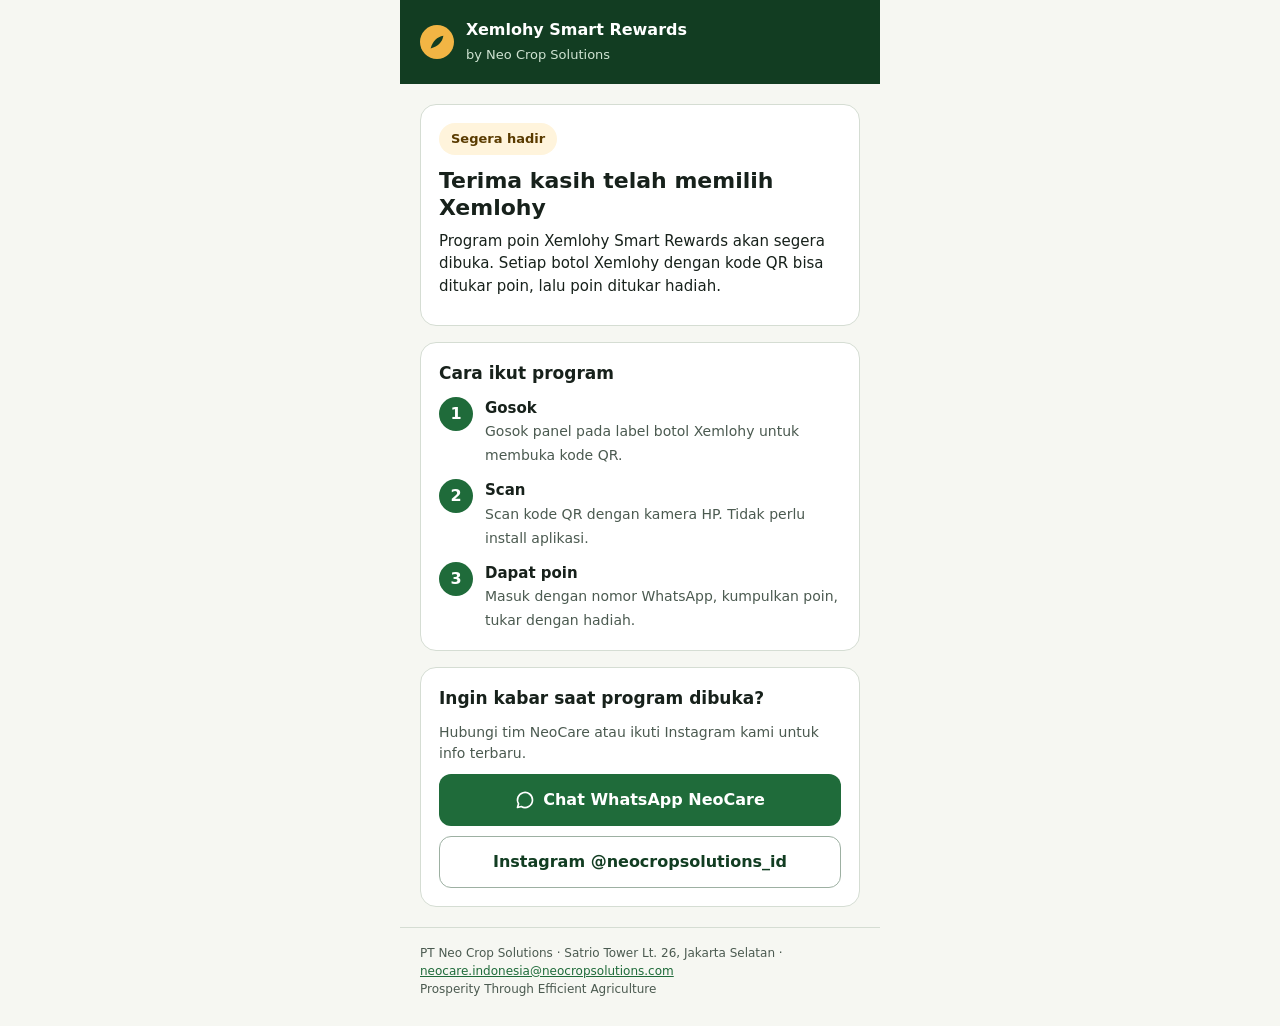
==== index.html @ 23eab0b9 "Add files via upload" ====
<!doctype html>
<html lang="id">
<head>
<meta charset="utf-8">
<meta name="viewport" content="width=device-width, initial-scale=1">
<meta name="robots" content="noindex">
<meta name="theme-color" content="#123D22">
<title>Xemlohy Smart Rewards · Neo Crop Solutions</title>
<meta name="description" content="Program poin Xemlohy Smart Rewards dari PT Neo Crop Solutions segera hadir.">
<link rel="icon" href="data:image/svg+xml,%3Csvg xmlns='http://www.w3.org/2000/svg' viewBox='0 0 32 32'%3E%3Ccircle cx='16' cy='16' r='16' fill='%23F2B544'/%3E%3Cpath d='M10 22c2-7 6-11 12-12-1 6-5 10-12 12z' fill='%23123D22'/%3E%3C/svg%3E">
<style>
  :root { --green:#123D22; --green2:#1F6B3A; --tint:#E6F0E3; --gold:#F2B544; --goldtint:#FFF4DC; --ink:#17211B; --muted:#4B5A50; --line:#D5DDD3; --bg:#F6F7F2; --red:#A3261B; --redtint:#FBE9E7; }
  * { box-sizing: border-box; }
  html, body { margin: 0; }
  body { background: var(--bg); color: var(--ink); font-family: system-ui, -apple-system, "Segoe UI", Roboto, Arial, sans-serif; line-height: 1.5; }
  .wrap { max-width: 480px; margin: 0 auto; min-height: 100vh; display: flex; flex-direction: column; }
  header { background: var(--green); color: #fff; padding: 18px 20px; display: flex; align-items: center; gap: 12px; }
  header b { display: block; font-size: 16px; }
  header span { font-size: 13px; color: #CFE3D2; }
  main { flex: 1; padding: 20px; display: flex; flex-direction: column; gap: 16px; }
  .card { background: #fff; border: 1px solid var(--line); border-radius: 16px; padding: 18px; }
  h1 { font-size: 22px; line-height: 1.25; margin: 0 0 8px; }
  p { margin: 0 0 10px; font-size: 15px; }
  p:last-child { margin-bottom: 0; }
  .muted { color: var(--muted); font-size: 14px; }
  .pill { display: inline-flex; align-items: center; gap: 8px; background: var(--goldtint); color: #5A3B00; font-weight: 700; font-size: 13px; padding: 6px 12px; border-radius: 999px; margin-bottom: 12px; }
  .code { display: none; background: var(--tint); border-radius: 12px; padding: 12px 14px; margin-top: 12px; }
  .code small { display: block; font-size: 12px; color: var(--muted); }
  .code strong { font-size: 22px; letter-spacing: 0.06em; font-family: ui-monospace, "SF Mono", Menlo, Consolas, monospace; color: var(--green); }
  .code.bad { background: var(--redtint); }
  .code.bad strong { color: var(--red); }
  .steps { list-style: none; padding: 0; margin: 4px 0 0; display: grid; gap: 12px; }
  .steps li { display: flex; gap: 12px; align-items: flex-start; }
  .num { flex: 0 0 34px; height: 34px; border-radius: 50%; background: var(--green2); color: #fff; font-weight: 800; display: flex; align-items: center; justify-content: center; }
  .steps b { display: block; font-size: 15px; }
  .steps span { font-size: 14px; color: var(--muted); }
  h2 { font-size: 17px; margin: 0 0 10px; }
  .btn { display: flex; align-items: center; justify-content: center; gap: 8px; min-height: 52px; border-radius: 12px; background: var(--green2); color: #fff; font-weight: 700; font-size: 16px; text-decoration: none; }
  .btn.alt { background: #fff; color: var(--green); border: 1.5px solid #9DB0A2; }
  .btns { display: grid; gap: 10px; }
  footer { padding: 16px 20px 28px; font-size: 12px; color: var(--muted); border-top: 1px solid var(--line); }
  footer a { color: var(--green2); }
  .hide { display: none; }
</style>
</head>
<body>
<div class="wrap">
  <header>
    <svg width="34" height="34" viewBox="0 0 32 32" aria-hidden="true"><circle cx="16" cy="16" r="16" fill="#F2B544"/><path d="M10 22c2-7 6-11 12-12-1 6-5 10-12 12z" fill="#123D22"/></svg>
    <div><b>Xemlohy Smart Rewards</b><span>by Neo Crop Solutions</span></div>
  </header>

  <main>
    <section class="card" aria-labelledby="judul">
      <div class="pill">Segera hadir</div>
      <h1 id="judul">Terima kasih telah memilih Xemlohy</h1>
      <p id="pesan">Program poin Xemlohy Smart Rewards akan segera dibuka. Setiap botol Xemlohy dengan kode QR bisa ditukar poin, lalu poin ditukar hadiah.</p>
      <p id="simpan" class="hide"><b>Simpan botol atau foto kode di bawah ini.</b> Kode ini bisa diklaim saat program dibuka.</p>

      <div class="code" id="kodebox" aria-live="polite">
        <small id="kodelabel">Kode Anda</small>
        <strong id="kode"></strong>
        <small id="kodenote"></small>
      </div>
    </section>

    <section class="card" aria-labelledby="cara">
      <h2 id="cara">Cara ikut program</h2>
      <ol class="steps">
        <li><div class="num">1</div><div><b>Gosok</b><span>Gosok panel pada label botol Xemlohy untuk membuka kode QR.</span></div></li>
        <li><div class="num">2</div><div><b>Scan</b><span>Scan kode QR dengan kamera HP. Tidak perlu install aplikasi.</span></div></li>
        <li><div class="num">3</div><div><b>Dapat poin</b><span>Masuk dengan nomor WhatsApp, kumpulkan poin, tukar dengan hadiah.</span></div></li>
      </ol>
    </section>

    <section class="card" aria-labelledby="info">
      <h2 id="info">Ingin kabar saat program dibuka?</h2>
      <p class="muted">Hubungi tim NeoCare atau ikuti Instagram kami untuk info terbaru.</p>
      <div class="btns">
        <a class="btn" href="https://wa.me/6281517733335?text=Halo%20NeoCare%2C%20saya%20ingin%20info%20program%20Xemlohy%20Smart%20Rewards." rel="noopener">
          <svg width="20" height="20" viewBox="0 0 24 24" fill="none" stroke="#fff" stroke-width="2" stroke-linecap="round" stroke-linejoin="round" aria-hidden="true"><path d="M21 12a9 9 0 0 1-13.5 7.8L3 21l1.3-4.4A9 9 0 1 1 21 12z"/></svg>
          Chat WhatsApp NeoCare
        </a>
        <a class="btn alt" href="https://www.instagram.com/neocropsolutions_id/" rel="noopener">Instagram @neocropsolutions_id</a>
      </div>
    </section>
  </main>

  <footer>
    PT Neo Crop Solutions · Satrio Tower Lt. 26, Jakarta Selatan ·
    <a href="mailto:neocare.indonesia@neocropsolutions.com">neocare.indonesia@neocropsolutions.com</a><br>
    Prosperity Through Efficient Agriculture
  </footer>
</div>

<script>
  // Reads the code from the scanned link (/b/CODE for bottles, /c/CODE for cartons).
  // It only checks the code's format and check character. It does NOT confirm the product
  // is genuine: the list of genuine codes is never put on this page.
  (function () {
    var ALPHA = "23456789ABCDEFGHJKMNPQRSTUVWXYZ";
    var m = location.pathname.match(/^\/([bc])\/([^\/?#]+)\/?$/i);
    if (!m) return;
    var type = m[1].toLowerCase();
    var raw = decodeURIComponent(m[2]).toUpperCase().replace(/[^0-9A-Z]/g, "");
    var box = document.getElementById("kodebox");
    var kode = document.getElementById("kode");
    var note = document.getElementById("kodenote");
    var label = document.getElementById("kodelabel");

    function valid(c) {
      if (c.length !== 11) return false;
      var sum = 0;
      for (var i = 0; i < 11; i++) { if (ALPHA.indexOf(c.charAt(i)) < 0) return false; }
      for (var j = 0; j < 10; j++) { sum += (j + 1) * ALPHA.indexOf(c.charAt(j)); }
      return ALPHA.charAt(sum % 31) === c.charAt(10);
    }

    box.style.display = "block";
    if (valid(raw)) {
      kode.textContent = raw.slice(0, 5) + "-" + raw.slice(5, 10) + "-" + raw.slice(10);
      document.getElementById("simpan").className = "";
      if (type === "c") {
        label.textContent = "Kode karton (untuk Mitra Retailer)";
        note.textContent = "Poin karton untuk retailer juga akan dibuka bersama program.";
        document.getElementById("simpan").innerHTML = "<b>Mitra Retailer: simpan karton atau foto kode di bawah ini.</b> Kode ini bisa diklaim saat program dibuka.";
      } else {
        note.textContent = "Kode botol Xemlohy";
      }
    } else {
      box.className = "code bad";
      label.textContent = "Kode tidak dikenali";
      kode.textContent = raw ? raw.slice(0, 16) : "-";
      note.textContent = "Periksa kembali kode di bawah QR. Jika ragu, hubungi NeoCare lewat WhatsApp.";
    }
  })();
</script>
</body>
</html>
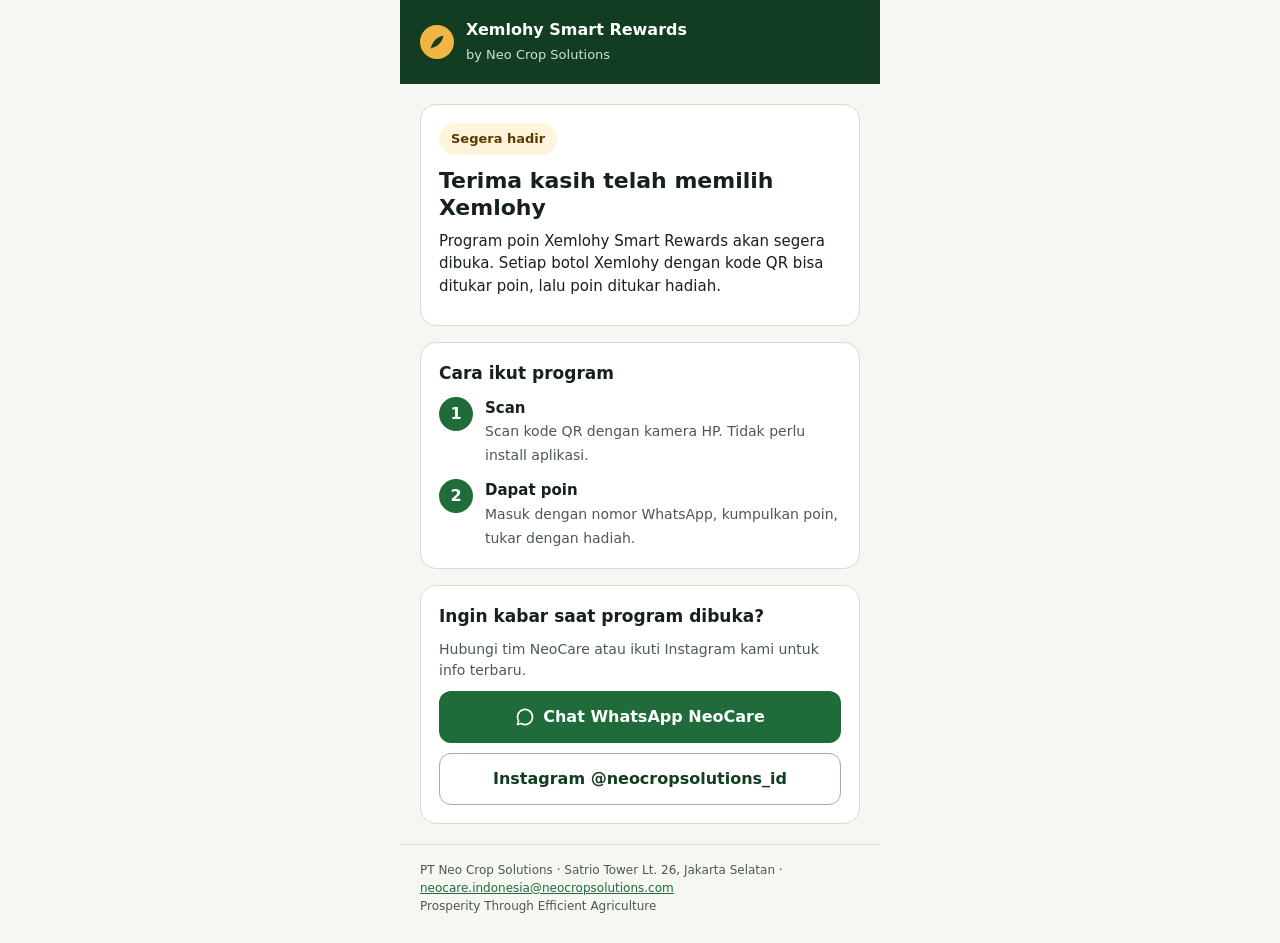
==== commit cd4212d7: "Update index.html" ====
--- a/index.html
+++ b/index.html
@@ -67,9 +67,8 @@
     <section class="card" aria-labelledby="cara">
       <h2 id="cara">Cara ikut program</h2>
       <ol class="steps">
-        <li><div class="num">1</div><div><b>Gosok</b><span>Gosok panel pada label botol Xemlohy untuk membuka kode QR.</span></div></li>
-        <li><div class="num">2</div><div><b>Scan</b><span>Scan kode QR dengan kamera HP. Tidak perlu install aplikasi.</span></div></li>
-        <li><div class="num">3</div><div><b>Dapat poin</b><span>Masuk dengan nomor WhatsApp, kumpulkan poin, tukar dengan hadiah.</span></div></li>
+        <li><div class="num">1</div><div><b>Scan</b><span>Scan kode QR dengan kamera HP. Tidak perlu install aplikasi.</span></div></li>
+        <li><div class="num">2</div><div><b>Dapat poin</b><span>Masuk dengan nomor WhatsApp, kumpulkan poin, tukar dengan hadiah.</span></div></li>
       </ol>
     </section>
 
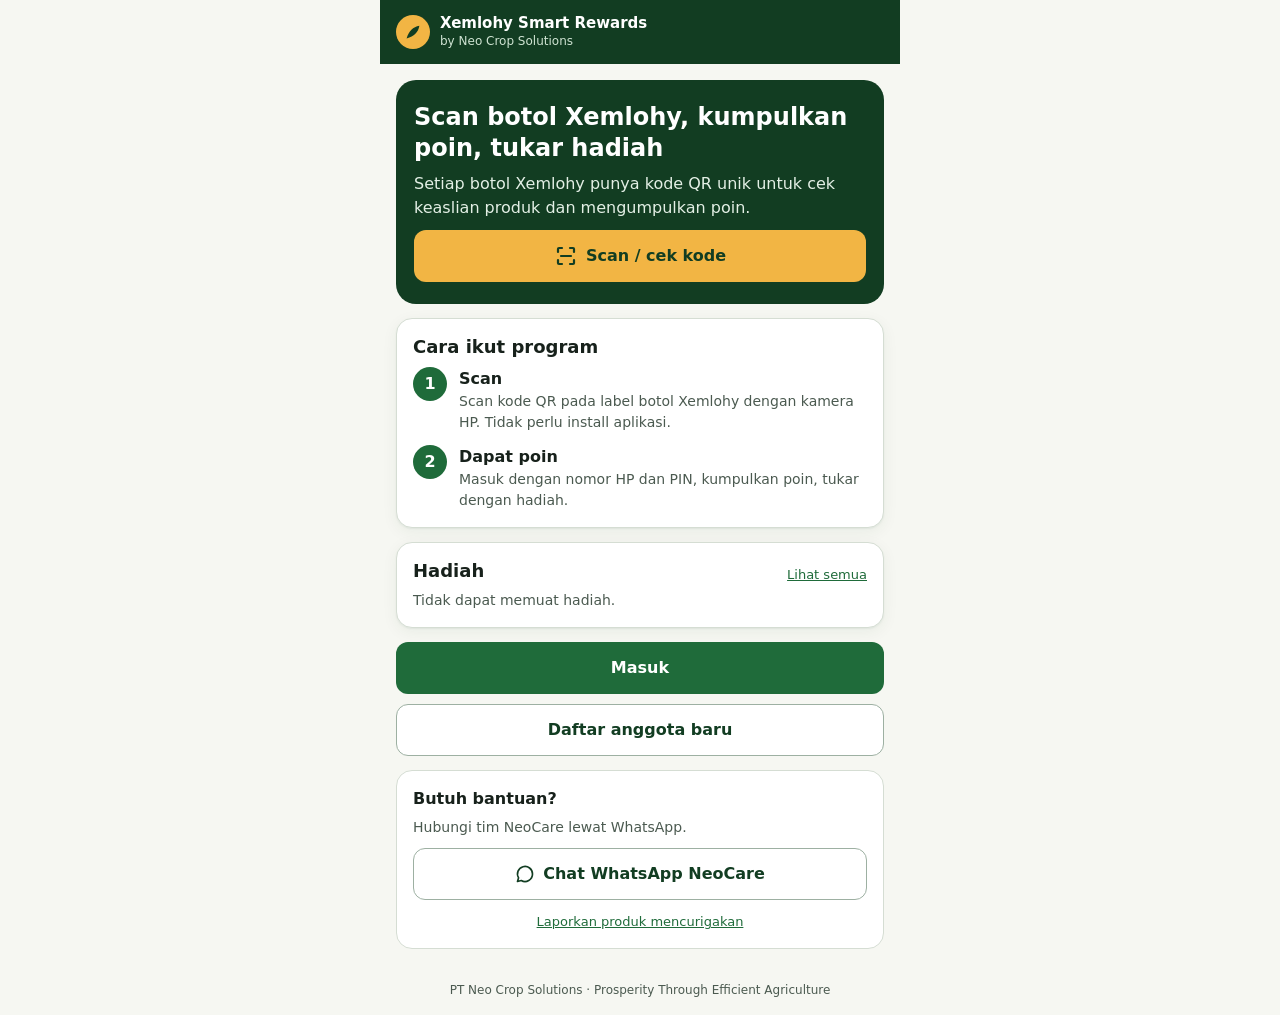
==== commit 0fca30b6: "Add files via upload" ====
--- a/index.html
+++ b/index.html
@@ -2,137 +2,20 @@
 <html lang="id">
 <head>
 <meta charset="utf-8">
-<meta name="viewport" content="width=device-width, initial-scale=1">
+<meta name="viewport" content="width=device-width, initial-scale=1, viewport-fit=cover">
+<meta name="theme-color" content="#123D22">
+<meta name="description" content="Xemlohy Smart Rewards - scan botol Xemlohy, cek keaslian produk, kumpulkan poin dan tukar hadiah. Program PT Neo Crop Solutions.">
 <meta name="robots" content="noindex">
-<meta name="theme-color" content="#123D22">
 <title>Xemlohy Smart Rewards · Neo Crop Solutions</title>
-<meta name="description" content="Program poin Xemlohy Smart Rewards dari PT Neo Crop Solutions segera hadir.">
-<link rel="icon" href="data:image/svg+xml,%3Csvg xmlns='http://www.w3.org/2000/svg' viewBox='0 0 32 32'%3E%3Ccircle cx='16' cy='16' r='16' fill='%23F2B544'/%3E%3Cpath d='M10 22c2-7 6-11 12-12-1 6-5 10-12 12z' fill='%23123D22'/%3E%3C/svg%3E">
-<style>
-  :root { --green:#123D22; --green2:#1F6B3A; --tint:#E6F0E3; --gold:#F2B544; --goldtint:#FFF4DC; --ink:#17211B; --muted:#4B5A50; --line:#D5DDD3; --bg:#F6F7F2; --red:#A3261B; --redtint:#FBE9E7; }
-  * { box-sizing: border-box; }
-  html, body { margin: 0; }
-  body { background: var(--bg); color: var(--ink); font-family: system-ui, -apple-system, "Segoe UI", Roboto, Arial, sans-serif; line-height: 1.5; }
-  .wrap { max-width: 480px; margin: 0 auto; min-height: 100vh; display: flex; flex-direction: column; }
-  header { background: var(--green); color: #fff; padding: 18px 20px; display: flex; align-items: center; gap: 12px; }
-  header b { display: block; font-size: 16px; }
-  header span { font-size: 13px; color: #CFE3D2; }
-  main { flex: 1; padding: 20px; display: flex; flex-direction: column; gap: 16px; }
-  .card { background: #fff; border: 1px solid var(--line); border-radius: 16px; padding: 18px; }
-  h1 { font-size: 22px; line-height: 1.25; margin: 0 0 8px; }
-  p { margin: 0 0 10px; font-size: 15px; }
-  p:last-child { margin-bottom: 0; }
-  .muted { color: var(--muted); font-size: 14px; }
-  .pill { display: inline-flex; align-items: center; gap: 8px; background: var(--goldtint); color: #5A3B00; font-weight: 700; font-size: 13px; padding: 6px 12px; border-radius: 999px; margin-bottom: 12px; }
-  .code { display: none; background: var(--tint); border-radius: 12px; padding: 12px 14px; margin-top: 12px; }
-  .code small { display: block; font-size: 12px; color: var(--muted); }
-  .code strong { font-size: 22px; letter-spacing: 0.06em; font-family: ui-monospace, "SF Mono", Menlo, Consolas, monospace; color: var(--green); }
-  .code.bad { background: var(--redtint); }
-  .code.bad strong { color: var(--red); }
-  .steps { list-style: none; padding: 0; margin: 4px 0 0; display: grid; gap: 12px; }
-  .steps li { display: flex; gap: 12px; align-items: flex-start; }
-  .num { flex: 0 0 34px; height: 34px; border-radius: 50%; background: var(--green2); color: #fff; font-weight: 800; display: flex; align-items: center; justify-content: center; }
-  .steps b { display: block; font-size: 15px; }
-  .steps span { font-size: 14px; color: var(--muted); }
-  h2 { font-size: 17px; margin: 0 0 10px; }
-  .btn { display: flex; align-items: center; justify-content: center; gap: 8px; min-height: 52px; border-radius: 12px; background: var(--green2); color: #fff; font-weight: 700; font-size: 16px; text-decoration: none; }
-  .btn.alt { background: #fff; color: var(--green); border: 1.5px solid #9DB0A2; }
-  .btns { display: grid; gap: 10px; }
-  footer { padding: 16px 20px 28px; font-size: 12px; color: var(--muted); border-top: 1px solid var(--line); }
-  footer a { color: var(--green2); }
-  .hide { display: none; }
-</style>
+<link rel="manifest" href="/manifest.webmanifest">
+<link rel="icon" href="/icons/icon-192.png">
+<link rel="apple-touch-icon" href="/icons/icon-192.png">
+<link rel="stylesheet" href="/styles.css">
 </head>
 <body>
-<div class="wrap">
-  <header>
-    <svg width="34" height="34" viewBox="0 0 32 32" aria-hidden="true"><circle cx="16" cy="16" r="16" fill="#F2B544"/><path d="M10 22c2-7 6-11 12-12-1 6-5 10-12 12z" fill="#123D22"/></svg>
-    <div><b>Xemlohy Smart Rewards</b><span>by Neo Crop Solutions</span></div>
-  </header>
-
-  <main>
-    <section class="card" aria-labelledby="judul">
-      <div class="pill">Segera hadir</div>
-      <h1 id="judul">Terima kasih telah memilih Xemlohy</h1>
-      <p id="pesan">Program poin Xemlohy Smart Rewards akan segera dibuka. Setiap botol Xemlohy dengan kode QR bisa ditukar poin, lalu poin ditukar hadiah.</p>
-      <p id="simpan" class="hide"><b>Simpan botol atau foto kode di bawah ini.</b> Kode ini bisa diklaim saat program dibuka.</p>
-
-      <div class="code" id="kodebox" aria-live="polite">
-        <small id="kodelabel">Kode Anda</small>
-        <strong id="kode"></strong>
-        <small id="kodenote"></small>
-      </div>
-    </section>
-
-    <section class="card" aria-labelledby="cara">
-      <h2 id="cara">Cara ikut program</h2>
-      <ol class="steps">
-        <li><div class="num">1</div><div><b>Scan</b><span>Scan kode QR dengan kamera HP. Tidak perlu install aplikasi.</span></div></li>
-        <li><div class="num">2</div><div><b>Dapat poin</b><span>Masuk dengan nomor WhatsApp, kumpulkan poin, tukar dengan hadiah.</span></div></li>
-      </ol>
-    </section>
-
-    <section class="card" aria-labelledby="info">
-      <h2 id="info">Ingin kabar saat program dibuka?</h2>
-      <p class="muted">Hubungi tim NeoCare atau ikuti Instagram kami untuk info terbaru.</p>
-      <div class="btns">
-        <a class="btn" href="https://wa.me/6281517733335?text=Halo%20NeoCare%2C%20saya%20ingin%20info%20program%20Xemlohy%20Smart%20Rewards." rel="noopener">
-          <svg width="20" height="20" viewBox="0 0 24 24" fill="none" stroke="#fff" stroke-width="2" stroke-linecap="round" stroke-linejoin="round" aria-hidden="true"><path d="M21 12a9 9 0 0 1-13.5 7.8L3 21l1.3-4.4A9 9 0 1 1 21 12z"/></svg>
-          Chat WhatsApp NeoCare
-        </a>
-        <a class="btn alt" href="https://www.instagram.com/neocropsolutions_id/" rel="noopener">Instagram @neocropsolutions_id</a>
-      </div>
-    </section>
-  </main>
-
-  <footer>
-    PT Neo Crop Solutions · Satrio Tower Lt. 26, Jakarta Selatan ·
-    <a href="mailto:neocare.indonesia@neocropsolutions.com">neocare.indonesia@neocropsolutions.com</a><br>
-    Prosperity Through Efficient Agriculture
-  </footer>
-</div>
-
-<script>
-  // Reads the code from the scanned link (/b/CODE for bottles, /c/CODE for cartons).
-  // It only checks the code's format and check character. It does NOT confirm the product
-  // is genuine: the list of genuine codes is never put on this page.
-  (function () {
-    var ALPHA = "23456789ABCDEFGHJKMNPQRSTUVWXYZ";
-    var m = location.pathname.match(/^\/([bc])\/([^\/?#]+)\/?$/i);
-    if (!m) return;
-    var type = m[1].toLowerCase();
-    var raw = decodeURIComponent(m[2]).toUpperCase().replace(/[^0-9A-Z]/g, "");
-    var box = document.getElementById("kodebox");
-    var kode = document.getElementById("kode");
-    var note = document.getElementById("kodenote");
-    var label = document.getElementById("kodelabel");
-
-    function valid(c) {
-      if (c.length !== 11) return false;
-      var sum = 0;
-      for (var i = 0; i < 11; i++) { if (ALPHA.indexOf(c.charAt(i)) < 0) return false; }
-      for (var j = 0; j < 10; j++) { sum += (j + 1) * ALPHA.indexOf(c.charAt(j)); }
-      return ALPHA.charAt(sum % 31) === c.charAt(10);
-    }
-
-    box.style.display = "block";
-    if (valid(raw)) {
-      kode.textContent = raw.slice(0, 5) + "-" + raw.slice(5, 10) + "-" + raw.slice(10);
-      document.getElementById("simpan").className = "";
-      if (type === "c") {
-        label.textContent = "Kode karton (untuk Mitra Retailer)";
-        note.textContent = "Poin karton untuk retailer juga akan dibuka bersama program.";
-        document.getElementById("simpan").innerHTML = "<b>Mitra Retailer: simpan karton atau foto kode di bawah ini.</b> Kode ini bisa diklaim saat program dibuka.";
-      } else {
-        note.textContent = "Kode botol Xemlohy";
-      }
-    } else {
-      box.className = "code bad";
-      label.textContent = "Kode tidak dikenali";
-      kode.textContent = raw ? raw.slice(0, 16) : "-";
-      note.textContent = "Periksa kembali kode di bawah QR. Jika ragu, hubungi NeoCare lewat WhatsApp.";
-    }
-  })();
-</script>
+<div id="root"><noscript>Aktifkan JavaScript untuk memakai Xemlohy Smart Rewards.</noscript></div>
+<script src="/config.js"></script>
+<script src="/vendor/supabase-2.45.4.js"></script>
+<script src="/app.js"></script>
 </body>
 </html>
--- a/styles.css
+++ b/styles.css
@@ -0,0 +1,169 @@
+/* Xemlohy Smart Rewards - member app (mobile first) */
+:root {
+  --green: #123D22; --green2: #1F6B3A; --green3: #2E8A4E; --tint: #E6F0E3; --tint2: #F1F6EF;
+  --gold: #F2B544; --goldtint: #FFF4DC; --gold-ink: #5A3B00;
+  --ink: #17211B; --muted: #4B5A50; --line: #D5DDD3; --bg: #F6F7F2; --card: #FFFFFF;
+  --red: #A3261B; --redtint: #FBE9E7; --amber-ink: #7A4F00;
+  --radius: 16px; --shadow: 0 1px 2px rgba(18, 61, 34, .06), 0 4px 16px rgba(18, 61, 34, .06);
+}
+* { box-sizing: border-box; -webkit-tap-highlight-color: transparent; }
+html, body { margin: 0; }
+body { background: var(--bg); color: var(--ink); font-family: system-ui, -apple-system, "Segoe UI", Roboto, Arial, sans-serif;
+       font-size: 16px; line-height: 1.5; }
+button, input, select, textarea { font: inherit; color: inherit; }
+a { color: var(--green2); }
+.app { max-width: 520px; margin: 0 auto; min-height: 100vh; display: flex; flex-direction: column; background: var(--bg); }
+.demo-banner { background: var(--gold); color: var(--green); font-size: 12px; font-weight: 700; text-align: center; padding: 4px 8px; }
+
+/* header */
+.top { background: var(--green); color: #fff; padding: 14px 16px; display: flex; align-items: center; gap: 10px; position: sticky; top: 0; z-index: 10; }
+.top .brand { display: flex; align-items: center; gap: 10px; text-decoration: none; color: #fff; flex: 1; min-width: 0; }
+.top .brand b { display: block; font-size: 15px; line-height: 1.2; }
+.top .brand span { display: block; font-size: 12px; color: #CFE3D2; }
+.top .back, .top .icon-btn { width: 44px; height: 44px; border-radius: 12px; border: 0; background: rgba(255,255,255,.12); color: #fff;
+       display: inline-flex; align-items: center; justify-content: center; text-decoration: none; cursor: pointer; flex: 0 0 auto; }
+.top h1 { font-size: 18px; margin: 0; flex: 1; }
+
+main { flex: 1; padding: 16px; display: flex; flex-direction: column; gap: 14px; }
+main.with-nav { padding-bottom: 96px; }
+.card { background: var(--card); border: 1px solid var(--line); border-radius: var(--radius); padding: 16px; box-shadow: var(--shadow); }
+.card.flat { box-shadow: none; }
+h2 { font-size: 18px; margin: 0 0 8px; line-height: 1.3; }
+h3 { font-size: 16px; margin: 0 0 6px; }
+p { margin: 0 0 10px; }
+p:last-child { margin-bottom: 0; }
+.muted { color: var(--muted); font-size: 14px; }
+.small { font-size: 13px; }
+.center { text-align: center; }
+.row { display: flex; align-items: center; gap: 10px; }
+.between { justify-content: space-between; }
+.stack { display: flex; flex-direction: column; gap: 10px; }
+.grid2 { display: grid; grid-template-columns: repeat(2, minmax(0, 1fr)); gap: 10px; }
+.hidden { display: none !important; }
+
+/* buttons */
+.btn { display: inline-flex; align-items: center; justify-content: center; gap: 8px; min-height: 52px; padding: 0 18px; border-radius: 12px;
+       border: 0; background: var(--green2); color: #fff; font-weight: 700; font-size: 16px; text-decoration: none; cursor: pointer; width: 100%; }
+.btn:active { transform: translateY(1px); }
+.btn[disabled] { background: #C9D3CB; color: #5E6B62; cursor: not-allowed; }
+.btn.gold { background: var(--gold); color: var(--green); }
+.btn.ghost { background: #fff; color: var(--green); border: 1.5px solid #9DB0A2; }
+.btn.danger { background: var(--red); }
+.btn.sm { min-height: 44px; font-size: 15px; padding: 0 14px; width: auto; }
+.btn.link { background: none; color: var(--green2); min-height: 44px; padding: 0 6px; width: auto; text-decoration: underline; font-weight: 600; }
+
+/* forms */
+label.lbl, .lbl { display: block; font-size: 14px; font-weight: 600; margin-bottom: 6px; }
+.lbl .opt { font-weight: 400; color: var(--muted); }
+.field { display: flex; flex-direction: column; }
+.input, select.input, textarea.input { width: 100%; min-height: 52px; border: 1.5px solid #9DB0A2; border-radius: 12px; padding: 0 14px;
+       font-size: 17px; background: #fff; outline: none; }
+textarea.input { padding: 12px 14px; min-height: 96px; resize: vertical; font-size: 16px; }
+.input:focus { border-color: var(--green2); box-shadow: 0 0 0 3px rgba(31,107,58,.15); }
+.phone-wrap { display: flex; align-items: stretch; border: 1.5px solid #9DB0A2; border-radius: 12px; overflow: hidden; background: #fff; }
+.phone-wrap:focus-within { border-color: var(--green2); box-shadow: 0 0 0 3px rgba(31,107,58,.15); }
+.phone-wrap span { padding: 0 12px; display: flex; align-items: center; font-weight: 700; color: var(--muted); border-right: 1px solid var(--line); }
+.phone-wrap input { border: 0; outline: 0; flex: 1; min-height: 52px; padding: 0 12px; font-size: 18px; letter-spacing: .02em; min-width: 0; }
+.pin { letter-spacing: .5em; font-size: 22px; text-align: center; font-family: ui-monospace, Menlo, Consolas, monospace; }
+.code-input { letter-spacing: .12em; font-size: 20px; text-align: center; text-transform: uppercase; font-family: ui-monospace, Menlo, Consolas, monospace; }
+.chips { display: flex; flex-wrap: wrap; gap: 8px; }
+.chip { min-height: 44px; padding: 0 16px; border-radius: 999px; border: 1.5px solid #9DB0A2; background: #fff; font-weight: 600; font-size: 15px; cursor: pointer; }
+.chip[aria-pressed="true"] { background: var(--green2); color: #fff; border-color: var(--green2); }
+.check { display: flex; gap: 10px; align-items: flex-start; font-size: 14px; }
+.check input { width: 24px; height: 24px; margin: 0; accent-color: var(--green2); flex: 0 0 auto; }
+.seg { display: grid; grid-template-columns: 1fr 1fr; gap: 8px; }
+.seg button { min-height: 72px; border-radius: 14px; border: 1.5px solid #9DB0A2; background: #fff; font-weight: 700; cursor: pointer; padding: 10px;
+              display: flex; flex-direction: column; align-items: center; justify-content: center; gap: 4px; font-size: 15px; }
+.seg button small { font-weight: 400; color: var(--muted); font-size: 12px; }
+.seg button[aria-pressed="true"] { border: 2px solid var(--green2); background: var(--tint); }
+.err { background: var(--redtint); color: #5C1A13; border-radius: 12px; padding: 10px 12px; font-size: 14px; }
+.ok-msg { background: var(--tint); color: var(--green); border-radius: 12px; padding: 10px 12px; font-size: 14px; }
+
+/* status / product */
+.pill { display: inline-flex; align-items: center; gap: 6px; font-weight: 700; font-size: 13px; padding: 6px 12px; border-radius: 999px; }
+.pill.ok { background: var(--tint); color: var(--green2); }
+.pill.warn { background: var(--goldtint); color: var(--gold-ink); }
+.pill.bad { background: var(--redtint); color: var(--red); }
+.product { display: flex; gap: 14px; align-items: center; }
+.bottle { width: 72px; height: 92px; border-radius: 12px; background: var(--tint2); display: flex; align-items: center; justify-content: center; flex: 0 0 auto; }
+.ptsbox { display: flex; justify-content: space-between; align-items: center; background: var(--goldtint); border-radius: 12px; padding: 12px 14px; }
+.ptsbox b { font-size: 24px; color: var(--green); }
+.status-card.bad { border-color: #E3A49C; background: var(--redtint); }
+.status-card.warn { border-color: #EBCB8B; background: #FFFBF1; }
+.codebig { font-family: ui-monospace, Menlo, Consolas, monospace; font-size: 20px; letter-spacing: .08em; font-weight: 700; color: var(--green); }
+
+/* success */
+.success { background: var(--green); color: #fff; border-radius: 20px; padding: 28px 20px; text-align: center; }
+.success .tick { width: 84px; height: 84px; border-radius: 50%; background: var(--gold); display: flex; align-items: center; justify-content: center; margin: 0 auto 12px; }
+.success .big { font-size: 56px; font-weight: 800; color: var(--gold); line-height: 1; margin: 6px 0; }
+.success p { color: #E3EFE5; }
+
+/* balance */
+.balance { background: var(--green); color: #fff; border-radius: 20px; padding: 18px; display: flex; flex-direction: column; gap: 12px; }
+.balance .lbl2 { font-size: 13px; color: #CFE3D2; }
+.balance .num { font-size: 44px; font-weight: 800; line-height: 1.05; }
+.balance .sub { font-size: 13px; color: #CFE3D2; }
+.progress { height: 10px; background: var(--tint); border-radius: 999px; overflow: hidden; }
+.progress > div { height: 100%; background: var(--green2); border-radius: 999px; }
+
+/* lists */
+.list { list-style: none; margin: 0; padding: 0; background: #fff; border: 1px solid var(--line); border-radius: 14px; overflow: hidden; }
+.list li { display: flex; justify-content: space-between; align-items: center; gap: 10px; padding: 12px 14px; border-top: 1px solid #E8EDE6; }
+.list li:first-child { border-top: 0; }
+.list .t { font-weight: 600; font-size: 15px; }
+.list .s { font-size: 12.5px; color: var(--muted); }
+.delta { font-weight: 800; font-size: 16px; white-space: nowrap; }
+.delta.plus { color: var(--green2); } .delta.minus { color: var(--red); } .delta.held { color: var(--amber-ink); }
+.empty { text-align: center; color: var(--muted); padding: 24px 12px; font-size: 14px; }
+.tabs { display: grid; grid-template-columns: 1fr 1fr; background: #E3EAE1; border-radius: 12px; padding: 4px; }
+.tabs button { min-height: 44px; border: 0; border-radius: 9px; background: transparent; font-weight: 700; cursor: pointer; color: var(--muted); }
+.tabs button[aria-selected="true"] { background: #fff; color: var(--green); box-shadow: var(--shadow); }
+
+/* rewards */
+.rewards { display: grid; grid-template-columns: repeat(2, minmax(0, 1fr)); gap: 12px; }
+.reward { background: #fff; border: 1px solid var(--line); border-radius: 16px; padding: 12px; display: flex; flex-direction: column; gap: 6px; }
+.reward.can { border: 2px solid var(--green2); }
+.reward .img { height: 88px; border-radius: 12px; background: var(--tint2); display: flex; align-items: center; justify-content: center; overflow: hidden; }
+.reward .img img { width: 100%; height: 100%; object-fit: cover; }
+.reward .name { font-weight: 700; font-size: 15px; line-height: 1.3; }
+.reward .pts { font-size: 14px; color: var(--muted); }
+.reward .btn { min-height: 44px; font-size: 14px; margin-top: auto; }
+
+/* steps */
+.steps { list-style: none; padding: 0; margin: 0; display: grid; gap: 12px; }
+.steps li { display: flex; gap: 12px; align-items: flex-start; }
+.num-dot { flex: 0 0 34px; height: 34px; border-radius: 50%; background: var(--green2); color: #fff; font-weight: 800; display: flex; align-items: center; justify-content: center; }
+
+/* hero */
+.hero { background: var(--green); color: #fff; border-radius: 20px; padding: 22px 18px; }
+.hero h2 { font-size: 24px; color: #fff; }
+.hero p { color: #E3EFE5; }
+
+/* bottom nav */
+.nav { position: fixed; bottom: 0; left: 0; right: 0; z-index: 20; display: flex; justify-content: center; pointer-events: none; }
+.nav-inner { pointer-events: auto; width: 100%; max-width: 520px; background: #fff; border-top: 1px solid var(--line);
+             display: grid; grid-template-columns: repeat(4, 1fr); padding: 6px 6px calc(10px + env(safe-area-inset-bottom)); }
+.nav a { min-height: 54px; display: flex; flex-direction: column; align-items: center; justify-content: center; gap: 2px; font-size: 12px;
+         font-weight: 600; color: var(--muted); text-decoration: none; border-radius: 12px; }
+.nav a[aria-current="page"] { color: var(--green2); font-weight: 800; }
+.nav a.scan-tab { color: var(--green); }
+.nav a.scan-tab .ic { background: var(--gold); border-radius: 14px; width: 48px; height: 34px; display: flex; align-items: center; justify-content: center; }
+
+/* sheet / modal */
+.sheet-back { position: fixed; inset: 0; background: rgba(10, 25, 15, .45); z-index: 40; display: flex; align-items: flex-end; justify-content: center; }
+.sheet { background: #fff; width: 100%; max-width: 520px; border-radius: 20px 20px 0 0; padding: 18px 16px calc(18px + env(safe-area-inset-bottom));
+         max-height: 92vh; overflow: auto; display: flex; flex-direction: column; gap: 12px; }
+.sheet .handle { width: 44px; height: 5px; background: #CBD5CC; border-radius: 3px; margin: -6px auto 4px; }
+
+/* toast */
+.toast { position: fixed; left: 50%; bottom: 96px; transform: translateX(-50%); background: var(--ink); color: #fff; padding: 12px 16px; border-radius: 12px;
+         font-size: 14px; z-index: 60; max-width: 90vw; box-shadow: var(--shadow); }
+
+/* scanner */
+#reader { width: 100%; border-radius: 16px; overflow: hidden; background: #1C2620; min-height: 260px; }
+#reader video { border-radius: 16px; }
+.scan-log li .t { font-size: 14px; }
+
+.spinner { width: 36px; height: 36px; border: 4px solid var(--tint); border-top-color: var(--green2); border-radius: 50%; animation: spin .8s linear infinite; margin: 24px auto; }
+@keyframes spin { to { transform: rotate(360deg); } }
+footer.foot { padding: 16px; font-size: 12px; color: var(--muted); text-align: center; }
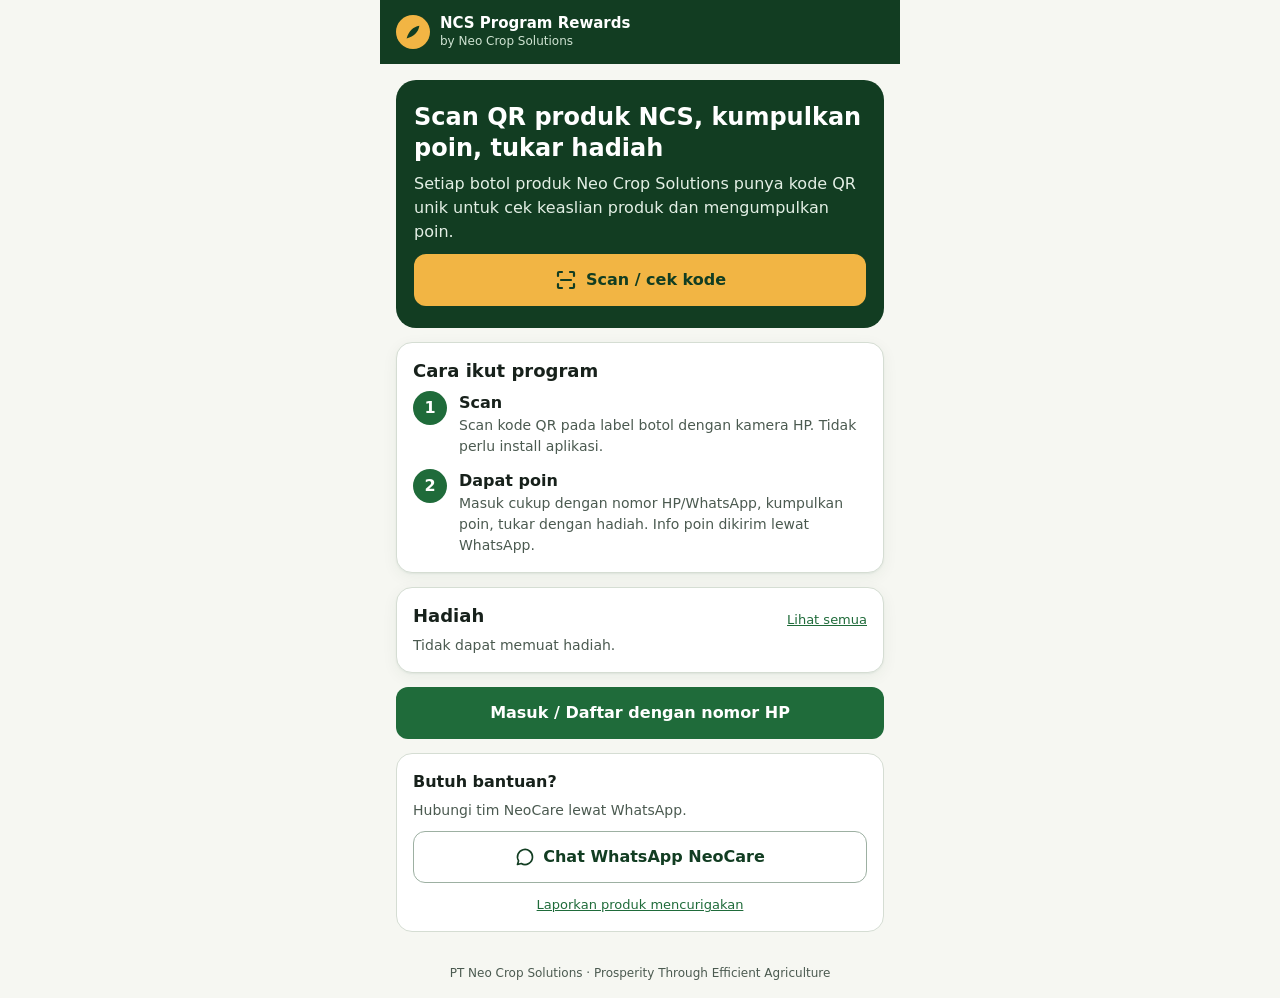
==== commit 353f59e5: "Add files via upload" ====
--- a/index.html
+++ b/index.html
@@ -4,16 +4,16 @@
 <meta charset="utf-8">
 <meta name="viewport" content="width=device-width, initial-scale=1, viewport-fit=cover">
 <meta name="theme-color" content="#123D22">
-<meta name="description" content="Xemlohy Smart Rewards - scan botol Xemlohy, cek keaslian produk, kumpulkan poin dan tukar hadiah. Program PT Neo Crop Solutions.">
+<meta name="description" content="NCS Program Rewards - scan QR produk NCS, cek keaslian produk, kumpulkan poin dan tukar hadiah. Program PT Neo Crop Solutions.">
 <meta name="robots" content="noindex">
-<title>Xemlohy Smart Rewards · Neo Crop Solutions</title>
+<title>NCS Program Rewards · Neo Crop Solutions</title>
 <link rel="manifest" href="/manifest.webmanifest">
 <link rel="icon" href="/icons/icon-192.png">
 <link rel="apple-touch-icon" href="/icons/icon-192.png">
 <link rel="stylesheet" href="/styles.css">
 </head>
 <body>
-<div id="root"><noscript>Aktifkan JavaScript untuk memakai Xemlohy Smart Rewards.</noscript></div>
+<div id="root"><noscript>Aktifkan JavaScript untuk memakai NCS Program Rewards.</noscript></div>
 <script src="/config.js"></script>
 <script src="/vendor/supabase-2.45.4.js"></script>
 <script src="/app.js"></script>
--- a/styles.css
+++ b/styles.css
@@ -1,4 +1,4 @@
-/* Xemlohy Smart Rewards - member app (mobile first) */
+/* NCS Program Rewards - member app (mobile first) */
 :root {
   --green: #123D22; --green2: #1F6B3A; --green3: #2E8A4E; --tint: #E6F0E3; --tint2: #F1F6EF;
   --gold: #F2B544; --goldtint: #FFF4DC; --gold-ink: #5A3B00;
